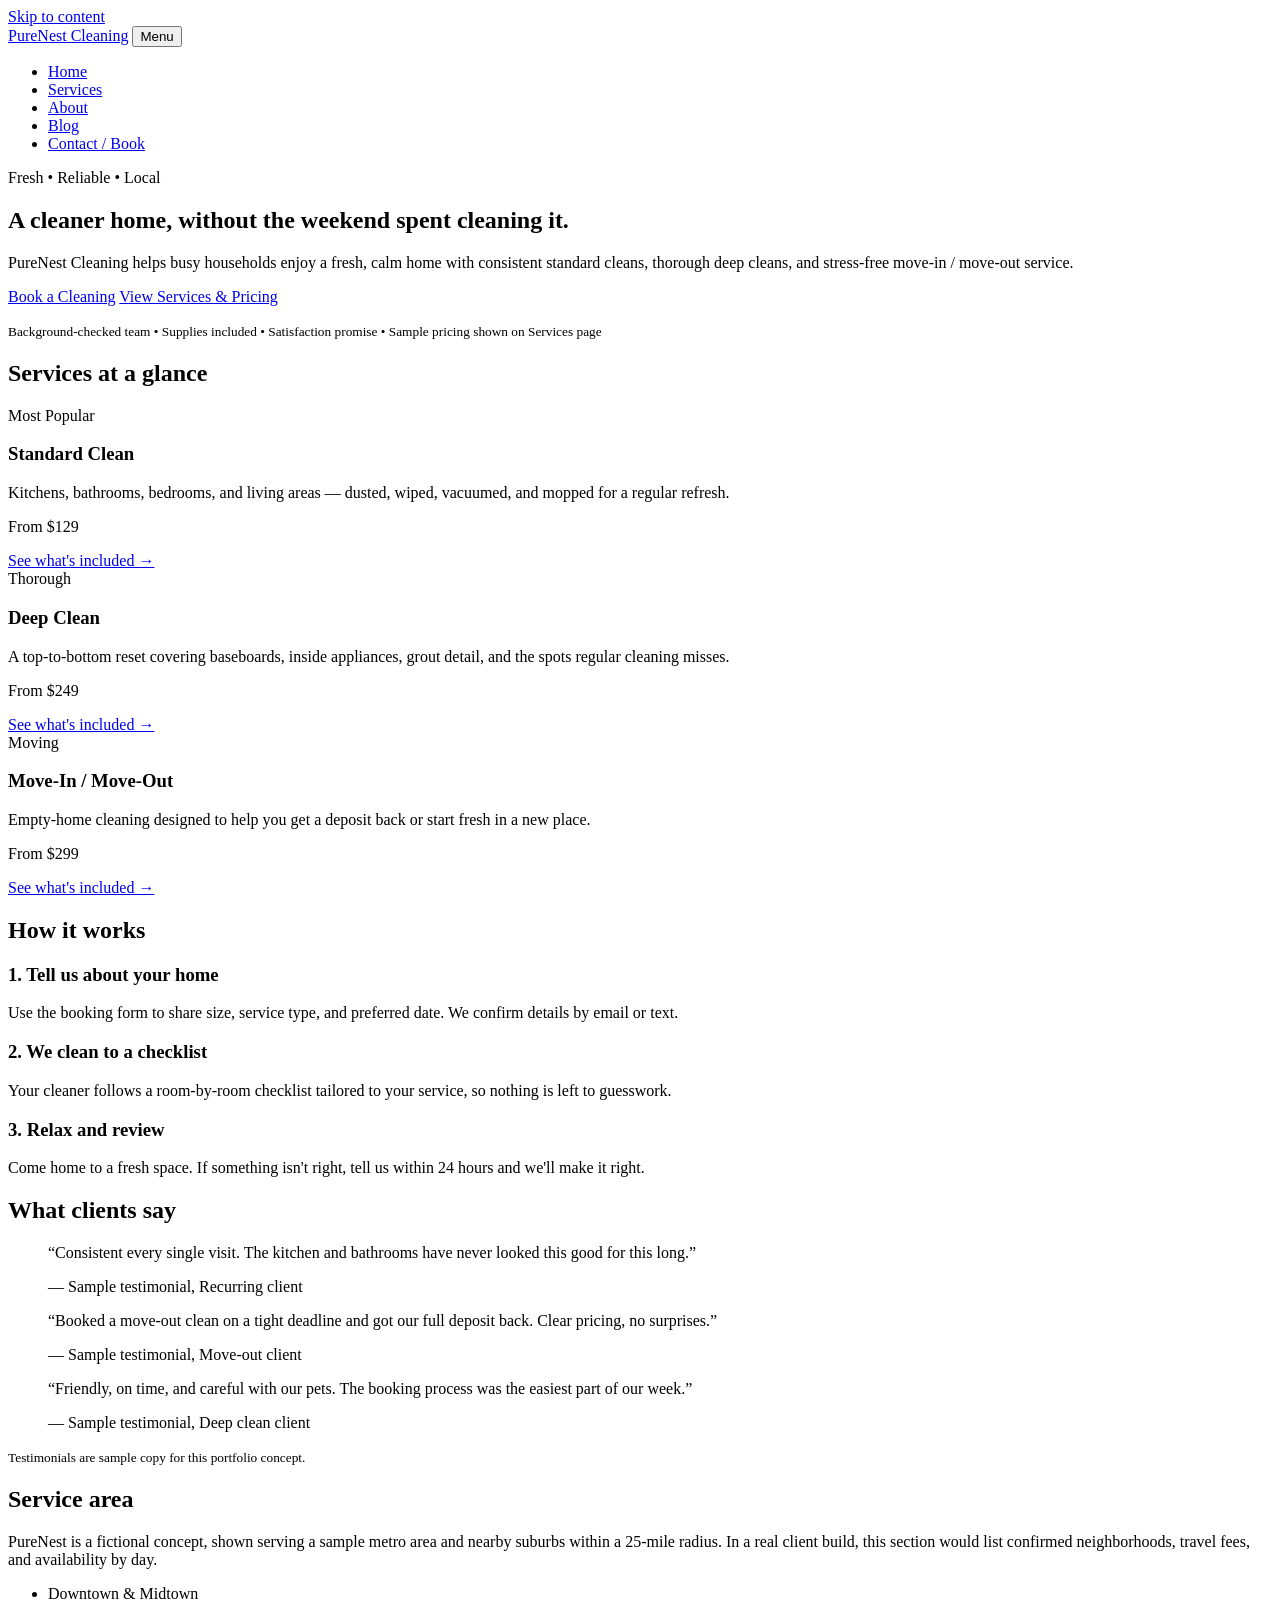
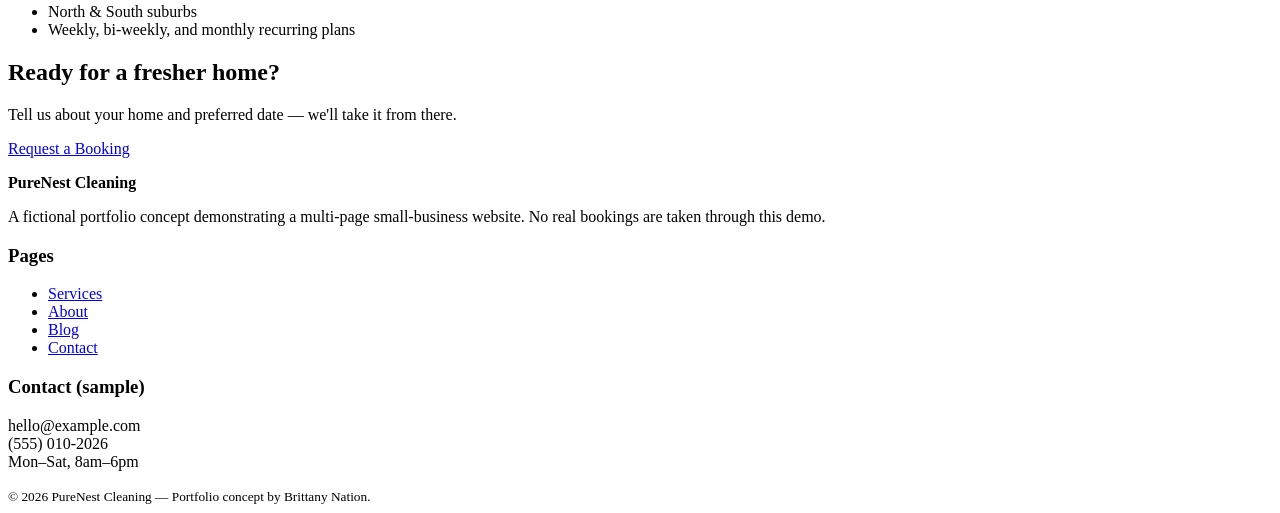
==== index.html @ 036d37d5 "Add index.html — PureNest Cleaning multi-page site" ====
<!DOCTYPE html>
<html lang="en"><head><meta charset="UTF-8"><meta name="viewport" content="width=device-width,initial-scale=1">
<title>PureNest Cleaning — Home Cleaning You Can Trust</title>
<meta name="description" content="PureNest Cleaning is a fictional portfolio concept for a friendly, trustworthy home cleaning company.">
<link rel="stylesheet" href="styles.css"></head>
<body><a class="skip" href="#main">Skip to content</a>
<header class="site-header"><div class="container header-inner">
<a class="logo" href="index.html">Pure<span>Nest</span> Cleaning</a>
<button class="nav-toggle" aria-expanded="false" aria-controls="main-nav" aria-label="Toggle navigation">Menu</button>
<nav class="main-nav" id="main-nav" aria-label="Main navigation"><ul>
<li><a href="index.html" class="active" aria-current="page">Home</a></li>
<li><a href="services.html">Services</a></li><li><a href="about.html">About</a></li>
<li><a href="blog.html">Blog</a></li><li><a href="contact.html">Contact / Book</a></li>
</ul></nav></div></header>
<main id="main">
<section class="hero"><div class="container">
<p class="eyebrow">Fresh • Reliable • Local</p>
<h1>A cleaner home, without the weekend spent cleaning it.</h1>
<p class="lead">PureNest Cleaning helps busy households enjoy a fresh, calm home with consistent standard cleans, thorough deep cleans, and stress-free move-in / move-out service.</p>
<p><a class="btn" href="contact.html">Book a Cleaning</a> <a class="btn secondary" href="services.html">View Services &amp; Pricing</a></p>
<p><small>Background-checked team • Supplies included • Satisfaction promise • Sample pricing shown on Services page</small></p>
</div></section>

<section class="section"><div class="container"><h2>Services at a glance</h2>
<div class="grid grid-3">
<article class="card"><span class="badge">Most Popular</span><h3>Standard Clean</h3><p>Kitchens, bathrooms, bedrooms, and living areas — dusted, wiped, vacuumed, and mopped for a regular refresh.</p><p class="price">From $129</p><a href="services.html">See what's included →</a></article>
<article class="card"><span class="badge">Thorough</span><h3>Deep Clean</h3><p>A top-to-bottom reset covering baseboards, inside appliances, grout detail, and the spots regular cleaning misses.</p><p class="price">From $249</p><a href="services.html">See what's included →</a></article>
<article class="card"><span class="badge">Moving</span><h3>Move-In / Move-Out</h3><p>Empty-home cleaning designed to help you get a deposit back or start fresh in a new place.</p><p class="price">From $299</p><a href="services.html">See what's included →</a></article>
</div></div></section>

<section class="section alt"><div class="container"><h2>How it works</h2>
<div class="grid grid-3">
<div class="card"><h3>1. Tell us about your home</h3><p>Use the booking form to share size, service type, and preferred date. We confirm details by email or text.</p></div>
<div class="card"><h3>2. We clean to a checklist</h3><p>Your cleaner follows a room-by-room checklist tailored to your service, so nothing is left to guesswork.</p></div>
<div class="card"><h3>3. Relax and review</h3><p>Come home to a fresh space. If something isn't right, tell us within 24 hours and we'll make it right.</p></div>
</div></div></section>

<section class="section"><div class="container"><h2>What clients say</h2>
<div class="grid grid-3">
<blockquote class="card"><p>“Consistent every single visit. The kitchen and bathrooms have never looked this good for this long.”</p><footer>— Sample testimonial, Recurring client</footer></blockquote>
<blockquote class="card"><p>“Booked a move-out clean on a tight deadline and got our full deposit back. Clear pricing, no surprises.”</p><footer>— Sample testimonial, Move-out client</footer></blockquote>
<blockquote class="card"><p>“Friendly, on time, and careful with our pets. The booking process was the easiest part of our week.”</p><footer>— Sample testimonial, Deep clean client</footer></blockquote>
</div><p><small>Testimonials are sample copy for this portfolio concept.</small></p></div></section>

<section class="section alt"><div class="container"><h2>Service area</h2>
<p>PureNest is a fictional concept, shown serving a sample metro area and nearby suburbs within a 25-mile radius. In a real client build, this section would list confirmed neighborhoods, travel fees, and availability by day.</p>
<ul class="checklist"><li>Downtown &amp; Midtown</li><li>North &amp; South suburbs</li><li>Weekly, bi-weekly, and monthly recurring plans</li></ul>
</div></section>

<section class="cta-band"><div class="container"><h2>Ready for a fresher home?</h2><p>Tell us about your home and preferred date — we'll take it from there.</p><p><a class="btn secondary" href="contact.html">Request a Booking</a></p></div></section>
</main>
<footer class="site-footer"><div class="container footer-grid">
<div><strong>PureNest Cleaning</strong><p>A fictional portfolio concept demonstrating a multi-page small-business website. No real bookings are taken through this demo.</p></div>
<div><h3>Pages</h3><ul><li><a href="services.html">Services</a></li><li><a href="about.html">About</a></li><li><a href="blog.html">Blog</a></li><li><a href="contact.html">Contact</a></li></ul></div>
<div><h3>Contact (sample)</h3><p>hello@example.com<br>(555) 010-2026<br>Mon–Sat, 8am–6pm</p></div>
</div><div class="container"><small>© 2026 PureNest Cleaning — Portfolio concept by Brittany Nation.</small></div></footer>
<script src="app.js"></script></body></html>
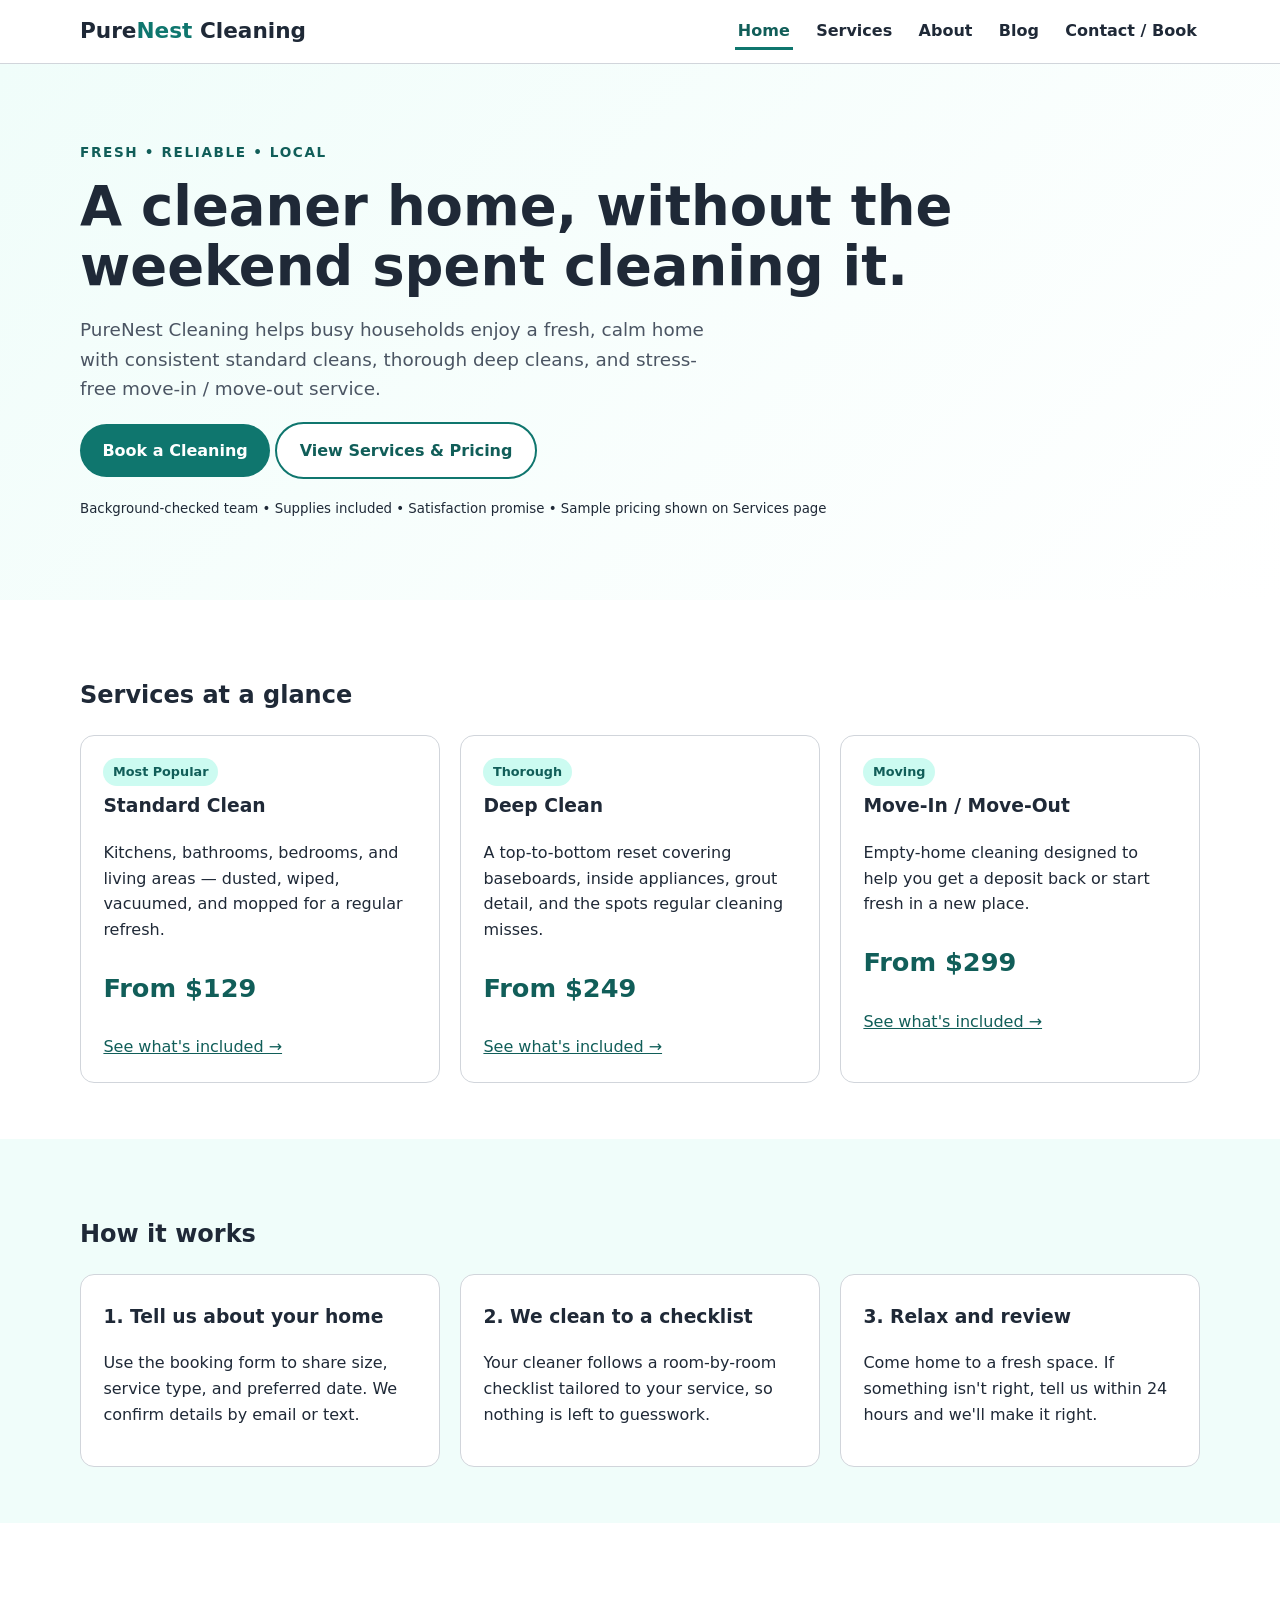
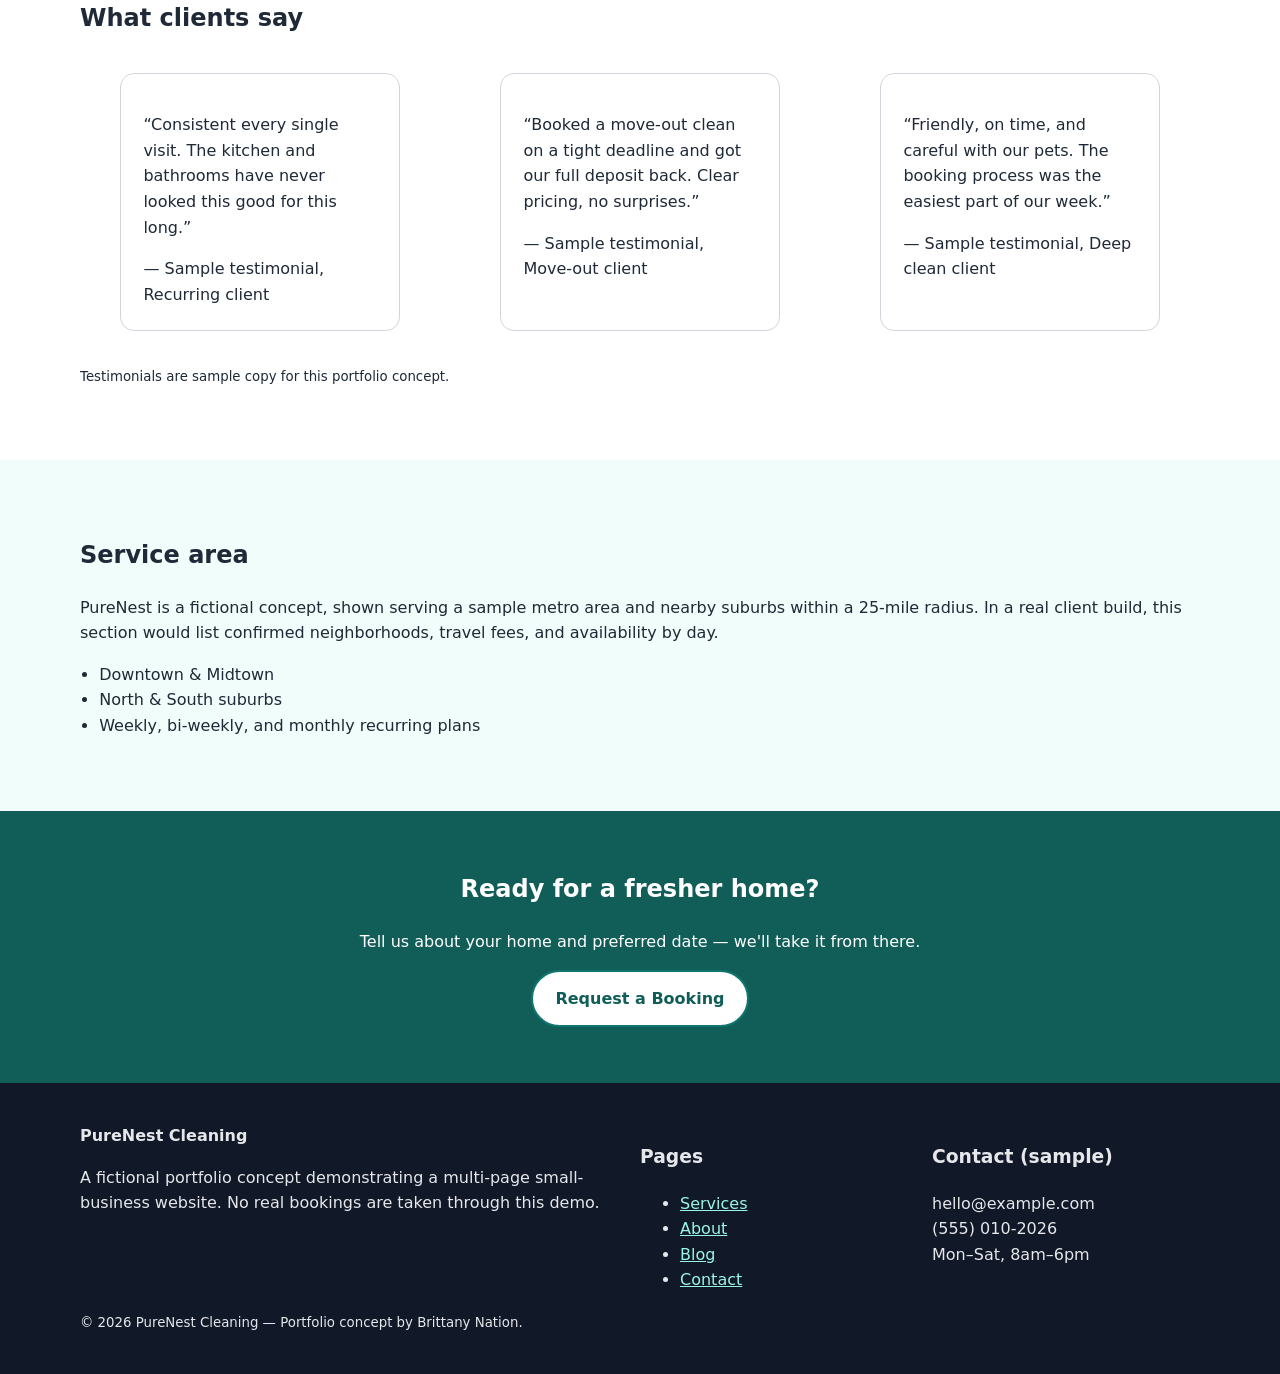
==== commit 37faaa96: "Add Open Graph and Twitter Card meta tags for link previews" ====
--- a/index.html
+++ b/index.html
@@ -2,7 +2,14 @@
 <html lang="en"><head><meta charset="UTF-8"><meta name="viewport" content="width=device-width,initial-scale=1">
 <title>PureNest Cleaning — Home Cleaning You Can Trust</title>
 <meta name="description" content="PureNest Cleaning is a fictional portfolio concept for a friendly, trustworthy home cleaning company.">
-<link rel="stylesheet" href="styles.css"></head>
+<link rel="stylesheet" href="styles.css">
+<meta property="og:type" content="website">
+<meta property="og:title" content="PureNest Cleaning — Home Cleaning You Can Trust">
+<meta property="og:description" content="A complete multi-page website for PureNest Cleaning, a fictional cleaning company with fresh mint-and-white branding, structured the way a Webflow client build is structured.">
+<meta property="og:url" content="https://brittanynation.github.io/multipage-business-site/">
+<meta property="og:image" content="https://brittanynation.github.io/multipage-business-site/og-image.png">
+<meta name="twitter:card" content="summary_large_image">
+</head>
 <body><a class="skip" href="#main">Skip to content</a>
 <header class="site-header"><div class="container header-inner">
 <a class="logo" href="index.html">Pure<span>Nest</span> Cleaning</a>
--- a/styles.css
+++ b/styles.css
@@ -0,0 +1,51 @@
+:root{
+  --mint:#0f766e; --mint-dark:#115e59; --mint-light:#ccfbf1; --mint-bg:#f0fdfa;
+  --ink:#1f2937; --muted:#4b5563; --line:#d1d5db; --white:#fff; --radius:14px;
+}
+*{box-sizing:border-box}
+html{scroll-behavior:smooth}
+body{margin:0;font-family:system-ui,-apple-system,Segoe UI,Roboto,Helvetica,Arial,sans-serif;color:var(--ink);line-height:1.6;background:#fff}
+a{color:var(--mint-dark)} a:focus-visible,button:focus-visible,input:focus-visible,select:focus-visible,textarea:focus-visible{outline:3px solid var(--mint);outline-offset:2px}
+.container{width:min(1120px,92%);margin:0 auto}
+.skip{position:absolute;left:-9999px;top:auto;width:1px;height:1px;overflow:hidden}
+.skip:focus{position:static;width:auto;height:auto;padding:.5rem;background:var(--mint-light)}
+.site-header{position:sticky;top:0;background:#fff;border-bottom:1px solid var(--line);z-index:20}
+.header-inner{display:flex;align-items:center;justify-content:space-between;padding:.9rem 0;gap:1rem}
+.logo{font-weight:800;font-size:1.35rem;color:var(--ink);text-decoration:none}
+.logo span{color:var(--mint)}
+.main-nav ul{list-style:none;margin:0;padding:0;display:flex;gap:1.25rem}
+.main-nav a{text-decoration:none;color:var(--ink);font-weight:600;padding:.4rem .2rem}
+.main-nav a.active{color:var(--mint-dark);border-bottom:3px solid var(--mint)}
+.nav-toggle{display:none;background:var(--mint);color:#fff;border:0;padding:.6rem .9rem;border-radius:8px;font-weight:700;cursor:pointer}
+.btn{display:inline-block;background:var(--mint);color:#fff;text-decoration:none;padding:.85rem 1.4rem;border-radius:999px;font-weight:700;border:0;cursor:pointer}
+.btn:hover{background:var(--mint-dark)} .btn.secondary{background:#fff;color:var(--mint-dark);border:2px solid var(--mint)}
+.hero{background:linear-gradient(135deg,var(--mint-bg),#fff);padding:4rem 0}
+.hero h1{font-size:clamp(2rem,5vw,3.4rem);line-height:1.1;margin:.2rem 0 1rem}
+.eyebrow{text-transform:uppercase;letter-spacing:.12em;font-weight:800;color:var(--mint-dark);font-size:.85rem}
+.lead{font-size:1.15rem;color:var(--muted);max-width:640px}
+.grid{display:grid;gap:1.25rem}
+@media(min-width:700px){.grid-3{grid-template-columns:repeat(3,1fr)}.grid-2{grid-template-columns:repeat(2,1fr)}}
+.card{background:#fff;border:1px solid var(--line);border-radius:var(--radius);padding:1.4rem}
+.card h3{margin-top:.3rem}
+.badge{display:inline-block;background:var(--mint-light);color:var(--mint-dark);padding:.25rem .6rem;border-radius:999px;font-size:.8rem;font-weight:700}
+.section{padding:3.5rem 0} .section.alt{background:var(--mint-bg)}
+.price{font-size:1.6rem;font-weight:800;color:var(--mint-dark)}
+.checklist{padding-left:1.2rem}
+.avatar{width:56px;height:56px;border-radius:50%;background:var(--mint);color:#fff;display:flex;align-items:center;justify-content:center;font-weight:800;font-size:1.1rem}
+.cta-band{background:var(--mint-dark);color:#fff;padding:2.5rem 0;text-align:center}
+.cta-band a{color:#fff}
+.site-footer{background:#111827;color:#e5e7eb;padding:2.5rem 0;margin-top:0}
+.site-footer a{color:#99f6e4}
+.footer-grid{display:grid;gap:1.5rem}@media(min-width:700px){.footer-grid{grid-template-columns:2fr 1fr 1fr}}
+label{display:block;font-weight:700;margin:.9rem 0 .3rem}
+input,select,textarea{width:100%;padding:.75rem;border:1px solid #9ca3af;border-radius:8px;font:inherit}
+textarea{min-height:120px}
+.form-note{background:#fef3c7;border:1px solid #f59e0b;padding:1rem;border-radius:8px}
+.success{background:var(--mint-light);border:1px solid var(--mint);padding:1rem;border-radius:8px;margin-top:1rem}
+@media(max-width:720px){
+  .nav-toggle{display:block}
+  .main-nav{display:none;width:100%}
+  .main-nav.open{display:block}
+  .main-nav ul{flex-direction:column;padding:1rem 0}
+  .header-inner{flex-wrap:wrap}
+}
